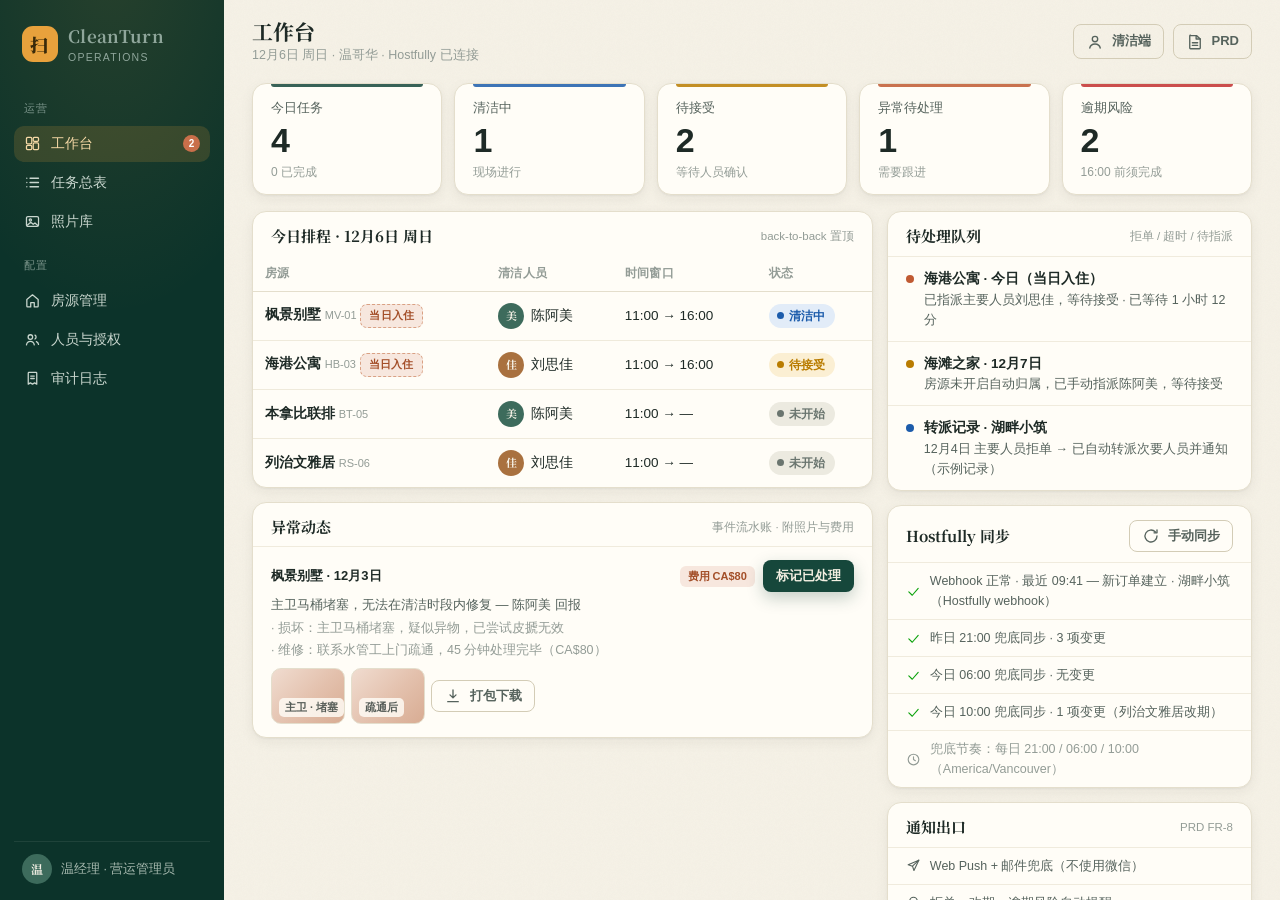
==== admin.html @ aac8ac2a "CleanTurn v1.0: PRD + 交互原型（清洁人员端 / 管理员工作台 / 在线PRD） - PRD.md: 完整产品需求文档（角色权限、Hostfully 同步、指派状态机、   事件流" ====
<!DOCTYPE html>
<html lang="zh-CN">
<head>
<meta charset="UTF-8">
<meta name="viewport" content="width=device-width, initial-scale=1">
<title>CleanTurn · 管理员工作台原型</title>
<link rel="preconnect" href="https://fonts.googleapis.com">
<link rel="preconnect" href="https://fonts.gstatic.com" crossorigin>
<link href="https://fonts.googleapis.com/css2?family=Noto+Serif+SC:wght@600;700;900&display=swap" rel="stylesheet">
<link rel="stylesheet" href="assets/styles.css">
<style>
  body { overflow: hidden; }
  .layout { position: relative; z-index: 1; display: flex; height: 100vh; }

  /* ---------- 侧栏 ---------- */
  .side {
    width: 224px; flex: none; background: var(--spruce-deep); color: #C9D6CE;
    display: flex; flex-direction: column; padding: 22px 14px 16px;
    background-image: radial-gradient(ellipse 90% 40% at 50% -5%, rgba(232,161,60,.12), transparent);
  }
  .side .brand { display: flex; align-items: center; gap: 10px; padding: 0 8px 20px; color: #F3EFE2; }
  .side .brand .logo { width: 36px; height: 36px; border-radius: 11px; background: var(--amber); color: #3A2A0A; display: flex; align-items: center; justify-content: center; font-family: var(--font-display); font-weight: 900; font-size: 18px; }
  .side .brand b { font-family: var(--font-display); font-size: 17px; letter-spacing: .02em; }
  .side .brand span { display: block; font-size: 10.5px; color: #8FA69B; letter-spacing: .12em; }
  .side nav { display: flex; flex-direction: column; gap: 3px; flex: 1; }
  .side nav .group { font-size: 10.5px; letter-spacing: .14em; color: #7A948A; padding: 14px 10px 6px; }
  .side nav button {
    display: flex; align-items: center; gap: 10px; padding: 9px 10px;
    border-radius: 10px; font-size: 13.5px; font-weight: 500; color: #C9D6CE;
    transition: background .12s, color .12s; text-align: left;
  }
  .side nav button:hover { background: rgba(255,255,255,.06); color: #F3EFE2; }
  .side nav button.on { background: rgba(232,161,60,.16); color: #F6D9A6; }
  .side nav button .icon { width: 17px; height: 17px; }
  .side nav button .pill { margin-left: auto; background: var(--clay); color: #fff; font-size: 10px; font-weight: 700; min-width: 17px; height: 17px; border-radius: 999px; display: flex; align-items: center; justify-content: center; padding: 0 5px; }
  .side .foot { padding: 12px 8px 0; border-top: 1px solid rgba(255,255,255,.08); display: flex; align-items: center; gap: 9px; font-size: 12.5px; color: #A8BAB0; }
  .side .foot .avatar { width: 30px; height: 30px; font-size: 12px; background: #3D6B5C; }

  /* ---------- 主区 ---------- */
  .main { flex: 1; min-width: 0; display: flex; flex-direction: column; }
  .topbar { padding: 18px 28px 14px; display: flex; align-items: center; justify-content: space-between; gap: 14px; }
  .topbar h1 { font-size: 21px; }
  .topbar .sub { font-size: 12.5px; color: var(--ink-3); }
  .topbar .right { display: flex; align-items: center; gap: 9px; }
  .content { flex: 1; overflow-y: auto; padding: 4px 28px 40px; }

  .kpi-row { display: grid; grid-template-columns: repeat(5, 1fr); gap: 12px; margin-bottom: 16px; }
  @media (max-width: 1100px) { .kpi-row { grid-template-columns: repeat(3, 1fr); } }

  .grid-2 { display: grid; grid-template-columns: 1.7fr 1fr; gap: 14px; align-items: start; }
  @media (max-width: 1100px) { .grid-2 { grid-template-columns: 1fr; } }

  .panel-h { display: flex; align-items: center; justify-content: space-between; padding: 14px 18px 10px; }
  .panel-h h2 { font-size: 15px; }
  .panel-h .hint { font-size: 11.5px; color: var(--ink-3); }

  .queue-item { display: flex; gap: 10px; padding: 11px 18px; border-top: 1px solid #F0EBDD; font-size: 13px; align-items: flex-start; }
  .queue-item .q-dot { width: 8px; height: 8px; border-radius: 50%; margin-top: 7px; flex: none; }
  .q-serious .q-dot { background: var(--st-serious); } .q-warn .q-dot { background: var(--st-warn); } .q-info .q-dot { background: var(--st-info); }
  .queue-item b { font-size: 13.5px; }
  .queue-item p { color: var(--ink-2); font-size: 12.5px; }

  .issue-card { border-top: 1px solid #F0EBDD; padding: 13px 18px; font-size: 13px; }
  .issue-card .ic-head { display: flex; justify-content: space-between; align-items: center; gap: 8px; }
  .issue-photos { display: flex; gap: 6px; margin-top: 8px; }
  .issue-photos .photo { width: 74px; aspect-ratio: 4/3; }

  .sync-row { display: flex; align-items: center; gap: 9px; padding: 8px 18px; font-size: 12.5px; border-top: 1px solid #F0EBDD; color: var(--ink-2); }
  .sync-row .ok { color: var(--st-good); display: flex; }
  .sync-row .icon { width: 15px; height: 15px; }

  .filter-row { display: flex; gap: 8px; margin-bottom: 12px; flex-wrap: wrap; }
  .filter-row .fbtn { padding: 6px 14px; border-radius: 999px; border: 1px solid var(--line-strong); font-size: 12.5px; font-weight: 600; color: var(--ink-2); background: var(--card); }
  .filter-row .fbtn.on { background: var(--spruce); border-color: var(--spruce); color: #F3EFE2; }

  /* 房源详情侧滑 */
  .drawer-mask { position: fixed; inset: 0; z-index: 80; background: rgba(20,30,26,.4); animation: fadeIn .18s; }
  .drawer { position: fixed; top: 0; right: 0; bottom: 0; width: 470px; max-width: 94vw; background: var(--bg); z-index: 85; box-shadow: -18px 0 50px rgba(20,30,26,.25); animation: drawerIn .28s cubic-bezier(.2,.85,.3,1); display: flex; flex-direction: column; }
  @keyframes drawerIn { from { transform: translateX(100%); } to { transform: none; } }
  .drawer .d-head { padding: 20px 22px 12px; display: flex; align-items: center; gap: 10px; }
  .drawer .d-head h2 { font-size: 18px; flex: 1; }
  .drawer .d-body { flex: 1; overflow-y: auto; padding: 0 22px 30px; }
  .d-tabs { display: flex; gap: 4px; background: var(--bg-deep); border-radius: 999px; padding: 4px; margin-bottom: 14px; border: 1px solid var(--line); }
  .d-tabs button { flex: 1; padding: 6px 4px; font-size: 12.5px; font-weight: 600; border-radius: 999px; color: var(--ink-2); }
  .d-tabs button.on { background: var(--card-solid); color: var(--ink); box-shadow: var(--shadow-1); }
  .kv { display: flex; justify-content: space-between; padding: 9px 2px; font-size: 13.5px; border-bottom: 1px solid #EFEADB; }
  .kv:last-child { border-bottom: none; }
  .kv .k { color: var(--ink-2); }
  .kv .v { font-weight: 600; }

  .photo-lib { display: grid; grid-template-columns: repeat(auto-fill, minmax(150px, 1fr)); gap: 12px; }
  .plib-card { padding: 9px; }
  .plib-card .photo { margin-bottom: 8px; }
  .plib-meta { font-size: 11.5px; color: var(--ink-2); display: flex; flex-direction: column; gap: 3px; }
  .plib-meta b { font-size: 12.5px; color: var(--ink); }
  .retain { display: inline-flex; align-items: center; gap: 4px; font-size: 10.5px; font-weight: 700; padding: 1px 7px; border-radius: 6px; width: max-content; }
  .retain-ok { background: var(--st-good-bg); color: #0A7A0A; }
  .retain-soon { background: var(--st-warn-bg); color: var(--st-warn); }

  .mobile-note { display: none; }
  @media (max-width: 760px) {
    body { overflow: auto; }
    .layout { flex-direction: column; height: auto; }
    .side { width: 100%; flex-direction: row; align-items: center; padding: 10px 14px; gap: 6px; overflow-x: auto; }
    .side .brand { padding: 0 8px 0 0; }
    .side .brand span, .side nav .group, .side .foot { display: none; }
    .side nav { flex-direction: row; }
    .side nav button span.txt { display: none; }
    .content { padding: 4px 14px 40px; }
    .topbar { padding: 12px 14px 8px; }
    .kpi-row { grid-template-columns: repeat(2, 1fr); }
  }
</style>
</head>
<body>
<div class="layout">
  <aside class="side">
    <a class="brand" href="index.html">
      <span class="logo">扫</span>
      <span><b>CleanTurn</b><span>OPERATIONS</span></span>
    </a>
    <nav id="nav"></nav>
    <div class="foot"><span class="avatar">温</span><span>温经理 · 营运管理员</span></div>
  </aside>
  <main class="main">
    <div class="topbar" id="topbar"></div>
    <div class="content" id="content"></div>
  </main>
</div>
<script src="assets/data.js"></script>
<script src="assets/admin.js"></script>
</body>
</html>
---- assets/styles.css ----
/* CleanTurn 原型 · 共享设计系统
   方向：亚麻米白 × 云杉深绿 × 琥珀晨光 —— 精品民宿的后台质感 */

:root {
  --bg: #F5F1E6;
  --bg-deep: #EDE7D7;
  --card: #FFFDF7;
  --card-solid: #FFFFFF;
  --ink: #1E2A26;
  --ink-2: #56635D;
  --ink-3: #939C96;
  --line: #E4DECC;
  --line-strong: #D3CCB6;

  --spruce: #16473B;
  --spruce-deep: #0C332A;
  --spruce-soft: #E2EDE7;
  --spruce-mid: #2E6B5B;

  --amber: #E8A13C;
  --amber-soft: #FAF0DB;
  --clay: #C96F4A;
  --clay-soft: #F7E7DE;

  /* 状态色（固定，含图标+文字，不单靠颜色） */
  --st-good: #0CA30C;
  --st-good-bg: #E6F4E6;
  --st-warn: #B97C00;
  --st-warn-bg: #FBEFD3;
  --st-serious: #C05A32;
  --st-serious-bg: #F9E5DB;
  --st-critical: #C22F2F;
  --st-critical-bg: #F9E0E0;
  --st-info: #1C5CAB;
  --st-info-bg: #E2ECF8;
  --st-neutral: #6A756F;
  --st-neutral-bg: #ECEAE0;

  --radius: 14px;
  --radius-sm: 10px;
  --shadow-1: 0 1px 2px rgba(30, 42, 38, .05), 0 4px 14px rgba(30, 42, 38, .06);
  --shadow-2: 0 2px 6px rgba(30, 42, 38, .08), 0 14px 34px rgba(30, 42, 38, .12);
  --font-display: "Noto Serif SC", "Songti SC", "SimSun", serif;
  --font-body: -apple-system, BlinkMacSystemFont, "PingFang SC", "Hiragino Sans GB",
    "Microsoft YaHei", "Segoe UI", sans-serif;
}

* { box-sizing: border-box; margin: 0; padding: 0; }
html { -webkit-text-size-adjust: 100%; }
body {
  font-family: var(--font-body);
  background: var(--bg);
  color: var(--ink);
  line-height: 1.6;
  font-size: 15px;
  -webkit-font-smoothing: antialiased;
}
/* 亚麻纸纹理 */
body::before {
  content: "";
  position: fixed; inset: 0; pointer-events: none; z-index: 0;
  background-image: url("data:image/svg+xml,%3Csvg xmlns='http://www.w3.org/2000/svg' width='140' height='140' viewBox='0 0 140 140'%3E%3Cfilter id='n'%3E%3CfeTurbulence type='fractalNoise' baseFrequency='0.9' numOctaves='2'/%3E%3C/filter%3E%3Crect width='140' height='140' filter='url(%23n)' opacity='0.05'/%3E%3C/svg%3E");
  opacity: .5;
}
img { max-width: 100%; display: block; }
a { color: var(--spruce-mid); text-decoration: none; }
button { font-family: inherit; cursor: pointer; border: none; background: none; color: inherit; }
input, select, textarea { font-family: inherit; font-size: 14px; color: var(--ink); }

h1, h2, h3, .display { font-family: var(--font-display); font-weight: 700; line-height: 1.3; }

.mono-num { font-variant-numeric: tabular-nums; }

/* ---------- 通用组件 ---------- */
.card {
  background: var(--card);
  border: 1px solid var(--line);
  border-radius: var(--radius);
  box-shadow: var(--shadow-1);
}
.card-pad { padding: 18px 20px; }

.btn {
  display: inline-flex; align-items: center; justify-content: center; gap: 8px;
  border-radius: var(--radius-sm);
  padding: 10px 18px;
  font-size: 14px; font-weight: 600;
  border: 1px solid transparent;
  transition: transform .12s ease, box-shadow .12s ease, background .12s ease;
  white-space: nowrap;
}
.btn:active { transform: translateY(1px) scale(.99); }
.btn-primary { background: var(--spruce); color: #F3EFE2; box-shadow: 0 6px 16px rgba(22, 71, 59, .25); }
.btn-primary:hover { background: var(--spruce-deep); }
.btn-ghost { background: transparent; border-color: var(--line-strong); color: var(--ink-2); }
.btn-ghost:hover { background: var(--bg-deep); color: var(--ink); }
.btn-amber { background: var(--amber); color: #3A2A0A; }
.btn-danger-ghost { background: transparent; border-color: #E7C3C3; color: var(--st-critical); }
.btn-danger-ghost:hover { background: var(--st-critical-bg); }
.btn-sm { padding: 6px 12px; font-size: 13px; border-radius: 8px; }
.btn-block { width: 100%; }
.btn-xl {
  width: 100%; padding: 18px; font-size: 18px; font-weight: 700;
  border-radius: 16px; letter-spacing: .04em;
}
.btn[disabled] { opacity: .45; cursor: not-allowed; }

.icon { width: 18px; height: 18px; flex: none; }
.icon-sm { width: 15px; height: 15px; }

/* 状态徽章：图标 + 文字，不单靠颜色 */
.chip {
  display: inline-flex; align-items: center; gap: 5px;
  font-size: 12px; font-weight: 600;
  padding: 3px 10px 3px 8px; border-radius: 999px;
  line-height: 1.5; white-space: nowrap;
}
.chip .dot { width: 7px; height: 7px; border-radius: 50%; background: currentColor; flex: none; }
.chip-offered   { background: var(--st-warn-bg);     color: var(--st-warn); }
.chip-pending   { background: var(--st-neutral-bg);  color: var(--st-neutral); }
.chip-progress  { background: var(--st-info-bg);     color: var(--st-info); }
.chip-completed { background: var(--st-good-bg);     color: #0A7A0A; }
.chip-issue     { background: var(--st-serious-bg);  color: var(--st-serious); }
.chip-cancelled { background: var(--st-neutral-bg);  color: var(--st-neutral); text-decoration: line-through; }
.chip-critical  { background: var(--st-critical-bg); color: var(--st-critical); }

.badge-b2b {
  display: inline-flex; align-items: center; gap: 4px;
  background: var(--clay-soft); color: #A34E28;
  border: 1px dashed #D9A184;
  font-size: 11px; font-weight: 700; letter-spacing: .02em;
  padding: 2px 8px; border-radius: 7px;
}

.tag {
  display: inline-block; font-size: 11px; font-weight: 600;
  padding: 2px 8px; border-radius: 6px;
  background: var(--bg-deep); color: var(--ink-2);
}

/* KPI 磁贴（label + 数值 + 说明） */
.kpi {
  background: var(--card);
  border: 1px solid var(--line);
  border-radius: var(--radius);
  padding: 14px 18px 12px;
  box-shadow: var(--shadow-1);
  position: relative;
  overflow: hidden;
}
.kpi::after {
  content: ""; position: absolute; left: 18px; right: 18px; top: 0;
  height: 3px; border-radius: 0 0 3px 3px; background: var(--kpi-accent, var(--spruce));
  opacity: .85;
}
.kpi .kpi-label { font-size: 12.5px; color: var(--ink-2); font-weight: 500; }
.kpi .kpi-value { font-size: 34px; font-weight: 650; line-height: 1.2; margin-top: 2px; }
.kpi .kpi-sub { font-size: 12px; color: var(--ink-3); margin-top: 2px; display: flex; align-items: center; gap: 5px; }

/* 表格 */
.table { width: 100%; border-collapse: collapse; font-size: 13.5px; }
.table th {
  text-align: left; font-size: 12px; font-weight: 600; color: var(--ink-3);
  padding: 8px 12px; border-bottom: 1px solid var(--line);
  letter-spacing: .03em; white-space: nowrap;
}
.table td { padding: 11px 12px; border-bottom: 1px solid #EFEADB; vertical-align: middle; }
.table tr:last-child td { border-bottom: none; }
.table tbody tr { transition: background .12s; }
.table tbody tr:hover { background: rgba(22, 71, 59, .035); }
.table .num { font-variant-numeric: tabular-nums; }

/* 头像 */
.avatar {
  width: 34px; height: 34px; border-radius: 50%;
  display: inline-flex; align-items: center; justify-content: center;
  font-size: 13px; font-weight: 700; color: #F5F1E6; flex: none;
  font-family: var(--font-display);
}
.avatar-a { background: #3D6B5C; }
.avatar-g { background: #A9713F; }
.avatar-sm { width: 26px; height: 26px; font-size: 11px; }

/* 弹层 */
.modal-mask {
  position: fixed; inset: 0; z-index: 90;
  background: rgba(20, 30, 26, .45);
  display: flex; align-items: center; justify-content: center;
  padding: 24px;
  animation: fadeIn .18s ease;
  backdrop-filter: blur(2px);
}
.modal {
  background: var(--card-solid);
  border-radius: 18px;
  max-width: 400px; width: 100%;
  padding: 26px 24px 22px;
  box-shadow: var(--shadow-2);
  animation: popIn .22s cubic-bezier(.2, .9, .3, 1.2);
}
.modal h3 { font-size: 18px; margin-bottom: 8px; }
.modal p { font-size: 14px; color: var(--ink-2); }
.modal .modal-actions { display: flex; gap: 10px; margin-top: 20px; }
.modal .modal-actions .btn { flex: 1; }

.toast-wrap {
  position: fixed; left: 50%; bottom: 34px; transform: translateX(-50%);
  z-index: 120; display: flex; flex-direction: column; gap: 8px; align-items: center;
  pointer-events: none; width: max-content; max-width: 92vw;
}
.toast {
  background: var(--spruce-deep); color: #EDE9DC;
  font-size: 13.5px; font-weight: 500;
  padding: 10px 18px; border-radius: 999px;
  box-shadow: var(--shadow-2);
  display: flex; align-items: center; gap: 8px;
  animation: toastUp .28s cubic-bezier(.2, .9, .3, 1.15);
}
.toast .icon { width: 16px; height: 16px; }

/* 表单 */
.field { margin-bottom: 14px; }
.field label { display: block; font-size: 12.5px; font-weight: 600; color: var(--ink-2); margin-bottom: 5px; }
.field input, .field select, .field textarea {
  width: 100%; border: 1px solid var(--line-strong); border-radius: var(--radius-sm);
  padding: 9px 12px; background: var(--card-solid); outline: none;
  transition: border-color .12s, box-shadow .12s;
}
.field textarea { resize: vertical; min-height: 72px; }
.field input:focus, .field select:focus, .field textarea:focus {
  border-color: var(--spruce-mid);
  box-shadow: 0 0 0 3px rgba(46, 107, 91, .14);
}

/* 时间线 */
.timeline { list-style: none; }
.timeline li { position: relative; padding: 0 0 16px 22px; }
.timeline li::before {
  content: ""; position: absolute; left: 5px; top: 7px;
  width: 7px; height: 7px; border-radius: 50%;
  background: var(--spruce-mid);
}
.timeline li::after {
  content: ""; position: absolute; left: 8px; top: 18px; bottom: -2px;
  width: 1px; background: var(--line-strong);
}
.timeline li:last-child::after { display: none; }
.timeline .tl-time { font-size: 11.5px; color: var(--ink-3); }
.timeline .tl-body { font-size: 13.5px; }

/* 照片占位块 */
.photo {
  aspect-ratio: 4/3; border-radius: 10px; overflow: hidden; position: relative;
  background: linear-gradient(135deg, #DCE7DF, #C7D6CB 55%, #B4C8BB);
  border: 1px solid var(--line);
}
.photo.issue { background: linear-gradient(135deg, #F0DCD0, #E3C0AC 55%, #D8AC93); }
.photo .ph-label {
  position: absolute; left: 7px; bottom: 6px;
  font-size: 10.5px; font-weight: 600; color: rgba(30, 42, 38, .75);
  background: rgba(255, 253, 247, .82); border-radius: 5px; padding: 1px 6px;
}
.photo .ph-count {
  position: absolute; right: 7px; top: 6px;
  font-size: 10px; font-weight: 700; color: #fff;
  background: rgba(30, 42, 38, .55); border-radius: 5px; padding: 1px 6px;
}
.photo img { width: 100%; height: 100%; object-fit: cover; }

/* 空状态 */
.empty {
  text-align: center; color: var(--ink-3); font-size: 13.5px;
  padding: 34px 10px;
}
.empty .display { font-size: 15px; color: var(--ink-2); margin-bottom: 4px; }

/* 动画 */
@keyframes fadeIn { from { opacity: 0; } to { opacity: 1; } }
@keyframes popIn { from { opacity: 0; transform: translateY(14px) scale(.96); } to { opacity: 1; transform: none; } }
@keyframes toastUp { from { opacity: 0; transform: translateY(14px); } to { opacity: 1; transform: none; } }
@keyframes riseIn { from { opacity: 0; transform: translateY(16px); } to { opacity: 1; transform: none; } }
@keyframes sheetUp { from { transform: translateY(100%); } to { transform: none; } }
@keyframes pulseRing {
  0% { box-shadow: 0 0 0 0 rgba(201, 111, 74, .35); }
  80% { box-shadow: 0 0 0 9px rgba(201, 111, 74, 0); }
  100% { box-shadow: 0 0 0 0 rgba(201, 111, 74, 0); }
}
.rise { animation: riseIn .5s cubic-bezier(.2, .8, .3, 1) both; }
.rise-1 { animation-delay: .05s; } .rise-2 { animation-delay: .12s; }
.rise-3 { animation-delay: .19s; } .rise-4 { animation-delay: .26s; }
.rise-5 { animation-delay: .33s; } .rise-6 { animation-delay: .4s; }

::-webkit-scrollbar { width: 10px; height: 10px; }
::-webkit-scrollbar-thumb { background: var(--line-strong); border-radius: 6px; border: 3px solid var(--bg); }
::-webkit-scrollbar-track { background: transparent; }
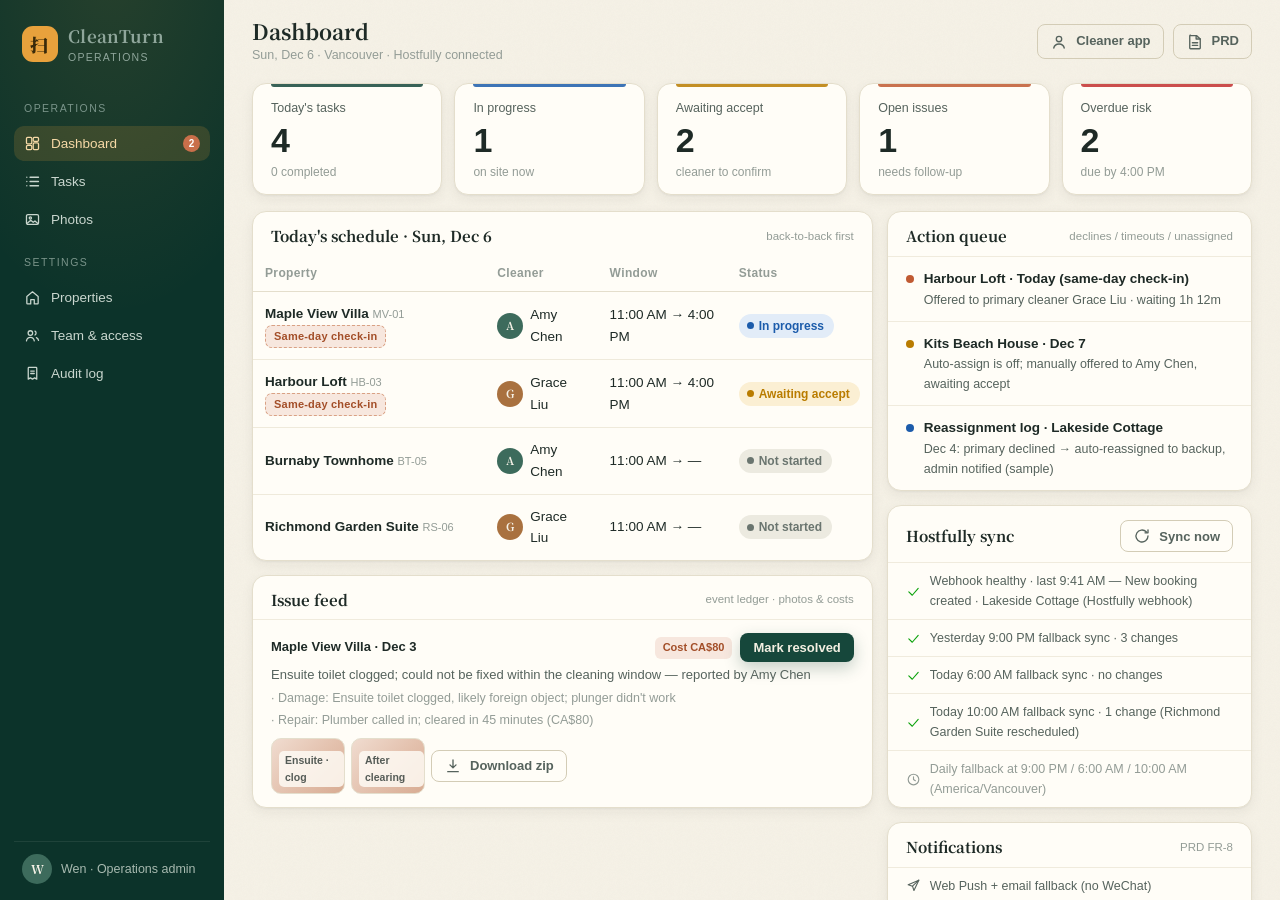
==== commit fb6ba7de: "管理端改为英文界面（业主要求） - admin.js/admin.html 全量英文化：导航、KPI、表格、抽屉、弹窗、toast，   时间改 12 小时制（11:00 AM → 4:00 PM） " ====
--- a/admin.html
+++ b/admin.html
@@ -1,9 +1,9 @@
 <!DOCTYPE html>
-<html lang="zh-CN">
+<html lang="en">
 <head>
 <meta charset="UTF-8">
 <meta name="viewport" content="width=device-width, initial-scale=1">
-<title>CleanTurn · 管理员工作台原型</title>
+<title>CleanTurn · Admin Console Prototype</title>
 <link rel="preconnect" href="https://fonts.googleapis.com">
 <link rel="preconnect" href="https://fonts.gstatic.com" crossorigin>
 <link href="https://fonts.googleapis.com/css2?family=Noto+Serif+SC:wght@600;700;900&display=swap" rel="stylesheet">
@@ -120,7 +120,7 @@
       <span><b>CleanTurn</b><span>OPERATIONS</span></span>
     </a>
     <nav id="nav"></nav>
-    <div class="foot"><span class="avatar">温</span><span>温经理 · 营运管理员</span></div>
+    <div class="foot"><span class="avatar">W</span><span>Wen · Operations admin</span></div>
   </aside>
   <main class="main">
     <div class="topbar" id="topbar"></div>
